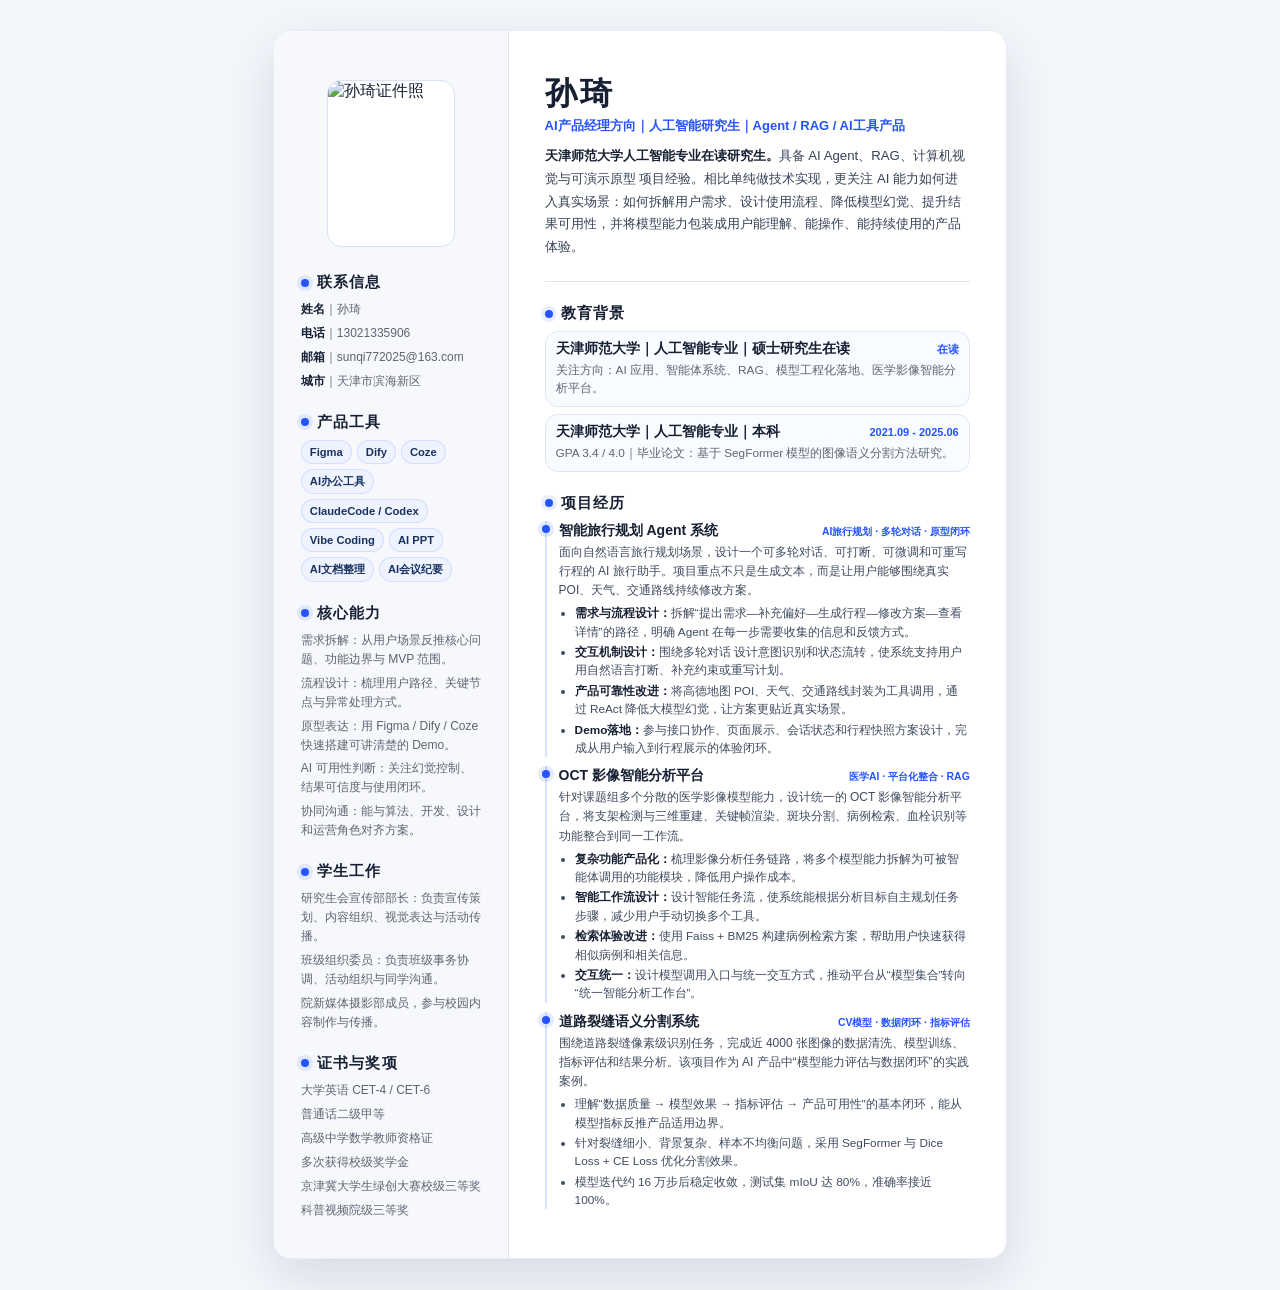
==== docs/孙琦-AI产品经理简历.html @ 518cde0b "Organize resume files and update README - Move all resume documents to docs/ folder - Move all image" ====
<!doctype html>
<html lang="zh-CN">
    <head>
        <meta charset="utf-8" />
        <meta name="viewport" content="width=device-width, initial-scale=1" />
        <title>孙琦｜AI产品经理简历</title>
        <style>
            :root {
                --ink: #172033;
                --muted: #5d6573;
                --line: #dfe6f1;
                --blue: #2454ff;
                --soft: #f6f8fc;
                --chip: #eef3ff;
            }
            * {
                box-sizing: border-box;
            }
            body {
                margin: 0;
                background: #f3f6fb;
                color: var(--ink);
                font-family:
                    Arial, "Microsoft YaHei", "PingFang SC", sans-serif;
            }
            .page {
                width: 210mm;
                min-height: 297mm;
                margin: 0 auto;
                padding: 8mm;
                background: #f3f6fb;
            }
            .sheet {
                min-height: 281mm;
                background: #fff;
                border: 1px solid #e7edf6;
                border-radius: 18px;
                overflow: hidden;
                box-shadow: 0 18px 52px rgba(20, 32, 51, 0.12);
                display: grid;
                grid-template-columns: 62mm 1fr;
            }
            aside {
                background: var(--soft);
                border-right: 1px solid var(--line);
                padding: 13mm 7mm 9mm;
            }
            main {
                padding: 12mm 9.5mm 9mm;
            }
            .photo {
                width: 34mm;
                height: 44mm;
                display: block;
                object-fit: cover;
                object-position: center top;
                border-radius: 14px;
                margin: 0 auto 7mm;
                border: 1px solid #d7e2f4;
                background: #fff;
            }
            h1 {
                font-size: 32px;
                margin: 0;
                letter-spacing: 0.12em;
                line-height: 1.05;
            }
            .role {
                margin: 7px 0 0;
                color: var(--blue);
                font-size: 13px;
                font-weight: 900;
            }
            .summary {
                margin: 10px 0 0;
                color: #364155;
                font-size: 13.2px;
                line-height: 1.72;
            }
            .summary b {
                color: var(--ink);
            }
            .section {
                margin-top: 5.8mm;
            }
            .section-title {
                display: flex;
                align-items: center;
                gap: 8px;
                margin: 0 0 8px;
                font-size: 14.6px;
                font-weight: 900;
                letter-spacing: 0.08em;
            }
            .section-title:before {
                content: "";
                width: 8px;
                height: 8px;
                border-radius: 50%;
                background: var(--blue);
                box-shadow: 0 0 0 4px rgba(36, 84, 255, 0.1);
            }
            .contact,
            .plain {
                list-style: none;
                margin: 0;
                padding: 0;
            }
            .contact li,
            .plain li {
                font-size: 12px;
                color: var(--muted);
                line-height: 1.58;
                margin: 0 0 5px;
            }
            .contact strong {
                color: var(--ink);
            }
            .chips {
                display: flex;
                flex-wrap: wrap;
                gap: 5px;
            }
            .chip {
                display: inline-flex;
                align-items: center;
                padding: 4px 8px;
                min-height: 24px;
                border-radius: 999px;
                background: var(--chip);
                border: 1px solid rgba(36, 84, 255, 0.14);
                font-size: 11.2px;
                font-weight: 800;
                color: #18315f;
            }
            .hero {
                padding-bottom: 6mm;
                border-bottom: 1px solid var(--line);
            }
            .edu {
                padding: 8px 10px;
                border-radius: 13px;
                border: 1px solid var(--line);
                background: #f8fbff;
                margin-bottom: 7px;
            }
            .edu-head {
                display: flex;
                justify-content: space-between;
                gap: 8px;
                align-items: baseline;
            }
            .edu h3 {
                margin: 0 0 4px;
                font-size: 13.5px;
            }
            .edu p {
                margin: 0;
                color: var(--muted);
                font-size: 11.8px;
                line-height: 1.52;
            }
            .time {
                color: var(--blue);
                font-size: 11px;
                font-weight: 900;
                white-space: nowrap;
            }
            .project {
                position: relative;
                border-left: 2px solid #d9e4ff;
                padding-left: 12px;
                margin: 0 0 9px;
            }
            .project:before {
                content: "";
                position: absolute;
                left: -5px;
                top: 4px;
                width: 8px;
                height: 8px;
                border-radius: 50%;
                background: var(--blue);
                box-shadow: 0 0 0 4px rgba(36, 84, 255, 0.12);
            }
            .project-head {
                display: flex;
                justify-content: space-between;
                gap: 8px;
                align-items: baseline;
                margin-bottom: 3px;
            }
            .project h3 {
                font-size: 14px;
                margin: 0;
                line-height: 1.34;
            }
            .stack {
                font-size: 10.4px;
                color: var(--blue);
                font-weight: 900;
                white-space: nowrap;
            }
            .project p {
                margin: 0 0 4px;
                color: #3f4b5f;
                font-size: 12px;
                line-height: 1.6;
            }
            .project ul {
                margin: 3px 0 0;
                padding-left: 16px;
                color: #3f4b5f;
                font-size: 11.8px;
                line-height: 1.56;
            }
            .project li {
                margin: 0 0 2px;
            }
            .project b {
                color: var(--ink);
            }

            @page {
                size: A4;
                margin: 0;
            }
            @media print {
                body,
                .page {
                    background: #fff;
                }
                .page {
                    padding: 0;
                }
                .sheet {
                    min-height: 297mm;
                    border-radius: 0;
                    border: 0;
                    box-shadow: none;
                }
                aside {
                    padding-top: 14mm;
                }
                main {
                    padding-top: 14mm;
                }
                * {
                    print-color-adjust: exact;
                    -webkit-print-color-adjust: exact;
                }
            }
        </style>
    </head>
    <body>
        <div class="page">
            <article class="sheet">
                <aside>
                    <img class="photo" src="./证件照.png" alt="孙琦证件照" />
                    <section class="section">
                        <h2 class="section-title">联系信息</h2>
                        <ul class="contact">
                            <li><strong>姓名</strong>｜孙琦</li>
                            <li><strong>电话</strong>｜13021335906</li>
                            <li><strong>邮箱</strong>｜sunqi772025@163.com</li>
                            <li><strong>城市</strong>｜天津市滨海新区</li>
                        </ul>
                    </section>
                    <section class="section">
                        <h2 class="section-title">产品工具</h2>
                        <div class="chips">
                            <span class="chip">Figma</span
                            ><span class="chip">Dify</span
                            ><span class="chip">Coze</span
                            ><span class="chip">AI办公工具</span
                            ><span class="chip">ClaudeCode / Codex</span
                            ><span class="chip">Vibe Coding</span
                            ><span class="chip">AI PPT</span
                            ><span class="chip">AI文档整理</span
                            ><span class="chip">AI会议纪要</span>
                        </div>
                    </section>
                    <section class="section">
                        <h2 class="section-title">核心能力</h2>
                        <ul class="plain">
                            <li>
                                需求拆解：从用户场景反推核心问题、功能边界与 MVP
                                范围。
                            </li>
                            <li>
                                流程设计：梳理用户路径、关键节点与异常处理方式。
                            </li>
                            <li>
                                原型表达：用 Figma / Dify / Coze
                                快速搭建可讲清楚的 Demo。
                            </li>
                            <li>
                                AI
                                可用性判断：关注幻觉控制、结果可信度与使用闭环。
                            </li>
                            <li>
                                协同沟通：能与算法、开发、设计和运营角色对齐方案。
                            </li>
                        </ul>
                    </section>
                    <section class="section">
                        <h2 class="section-title">学生工作</h2>
                        <ul class="plain">
                            <li>
                                研究生会宣传部部长：负责宣传策划、内容组织、视觉表达与活动传播。
                            </li>
                            <li>
                                班级组织委员：负责班级事务协调、活动组织与同学沟通。
                            </li>
                            <li>
                                院新媒体摄影部成员，参与校园内容制作与传播。
                            </li>
                        </ul>
                    </section>
                    <section class="section">
                        <h2 class="section-title">证书与奖项</h2>
                        <ul class="plain">
                            <li>大学英语 CET-4 / CET-6</li>
                            <li>普通话二级甲等</li>
                            <li>高级中学数学教师资格证</li>
                            <li>多次获得校级奖学金</li>
                            <li>京津冀大学生绿创大赛校级三等奖</li>
                            <li>科普视频院级三等奖</li>
                        </ul>
                    </section>
                </aside>
                <main>
                    <header class="hero">
                        <h1>孙琦</h1>
                        <p class="role">
                            AI产品经理方向｜人工智能研究生｜Agent / RAG /
                            AI工具产品
                        </p>
                        <p class="summary">
                            <b>天津师范大学人工智能专业在读研究生。</b>具备 AI
                            Agent、RAG、计算机视觉与可演示原型
                            项目经验。相比单纯做技术实现，更关注 AI
                            能力如何进入真实场景：如何拆解用户需求、设计使用流程、降低模型幻觉、提升结果可用性，并将模型能力包装成用户能理解、能操作、能持续使用的产品体验。
                        </p>
                    </header>
                    <section class="section">
                        <h2 class="section-title">教育背景</h2>
                        <div class="edu">
                            <div class="edu-head">
                                <h3>
                                    天津师范大学｜人工智能专业｜硕士研究生在读
                                </h3>
                                <span class="time">在读</span>
                            </div>
                            <p>
                                关注方向：AI
                                应用、智能体系统、RAG、模型工程化落地、医学影像智能分析平台。
                            </p>
                        </div>
                        <div class="edu">
                            <div class="edu-head">
                                <h3>天津师范大学｜人工智能专业｜本科</h3>
                                <span class="time">2021.09 - 2025.06</span>
                            </div>
                            <p>
                                GPA 3.4 / 4.0｜毕业论文：基于 SegFormer
                                模型的图像语义分割方法研究。
                            </p>
                        </div>
                    </section>
                    <section class="section">
                        <h2 class="section-title">项目经历</h2>
                        <article class="project">
                            <div class="project-head">
                                <h3>智能旅行规划 Agent 系统</h3>
                                <span class="stack"
                                    >AI旅行规划 · 多轮对话 · 原型闭环</span
                                >
                            </div>
                            <p>
                                面向自然语言旅行规划场景，设计一个可多轮对话、可打断、可微调和可重写行程的
                                AI
                                旅行助手。项目重点不只是生成文本，而是让用户能够围绕真实
                                POI、天气、交通路线持续修改方案。
                            </p>
                            <ul>
                                <li>
                                    <b>需求与流程设计：</b
                                    >拆解“提出需求—补充偏好—生成行程—修改方案—查看详情”的路径，明确
                                    Agent 在每一步需要收集的信息和反馈方式。
                                </li>
                                <li>
                                    <b>交互机制设计：</b>围绕多轮对话
                                    设计意图识别和状态流转，使系统支持用户用自然语言打断、补充约束或重写计划。
                                </li>
                                <li>
                                    <b>产品可靠性改进：</b>将高德地图
                                    POI、天气、交通路线封装为工具调用，通过
                                    ReAct 降低大模型幻觉，让方案更贴近真实场景。
                                </li>
                                <li>
                                    <b>Demo落地：</b
                                    >参与接口协作、页面展示、会话状态和行程快照方案设计，完成从用户输入到行程展示的体验闭环。
                                </li>
                            </ul>
                        </article>
                        <article class="project">
                            <div class="project-head">
                                <h3>OCT 影像智能分析平台</h3>
                                <span class="stack"
                                    >医学AI · 平台化整合 · RAG</span
                                >
                            </div>
                            <p>
                                针对课题组多个分散的医学影像模型能力，设计统一的
                                OCT
                                影像智能分析平台，将支架检测与三维重建、关键帧渲染、斑块分割、病例检索、血栓识别等功能整合到同一工作流。
                            </p>
                            <ul>
                                <li>
                                    <b>复杂功能产品化：</b
                                    >梳理影像分析任务链路，将多个模型能力拆解为可被智能体调用的功能模块，降低用户操作成本。
                                </li>
                                <li>
                                    <b>智能工作流设计：</b
                                    >设计智能任务流，使系统能根据分析目标自主规划任务步骤，减少用户手动切换多个工具。
                                </li>
                                <li>
                                    <b>检索体验改进：</b>使用 Faiss + BM25
                                    构建病例检索方案，帮助用户快速获得相似病例和相关信息。
                                </li>
                                <li>
                                    <b>交互统一：</b
                                    >设计模型调用入口与统一交互方式，推动平台从“模型集合”转向“统一智能分析工作台”。
                                </li>
                            </ul>
                        </article>
                        <article class="project">
                            <div class="project-head">
                                <h3>道路裂缝语义分割系统</h3>
                                <span class="stack"
                                    >CV模型 · 数据闭环 · 指标评估</span
                                >
                            </div>
                            <p>
                                围绕道路裂缝像素级识别任务，完成近 4000
                                张图像的数据清洗、模型训练、指标评估和结果分析。该项目作为
                                AI 产品中“模型能力评估与数据闭环”的实践案例。
                            </p>
                            <ul>
                                <li>
                                    理解“数据质量 → 模型效果 → 指标评估 →
                                    产品可用性”的基本闭环，能从模型指标反推产品适用边界。
                                </li>
                                <li>
                                    针对裂缝细小、背景复杂、样本不均衡问题，采用
                                    SegFormer 与 Dice Loss + CE Loss
                                    优化分割效果。
                                </li>
                                <li>
                                    模型迭代约 16 万步后稳定收敛，测试集 mIoU 达
                                    80%，准确率接近 100%。
                                </li>
                            </ul>
                        </article>
                    </section>
                </main>
            </article>
        </div>
    </body>
</html>
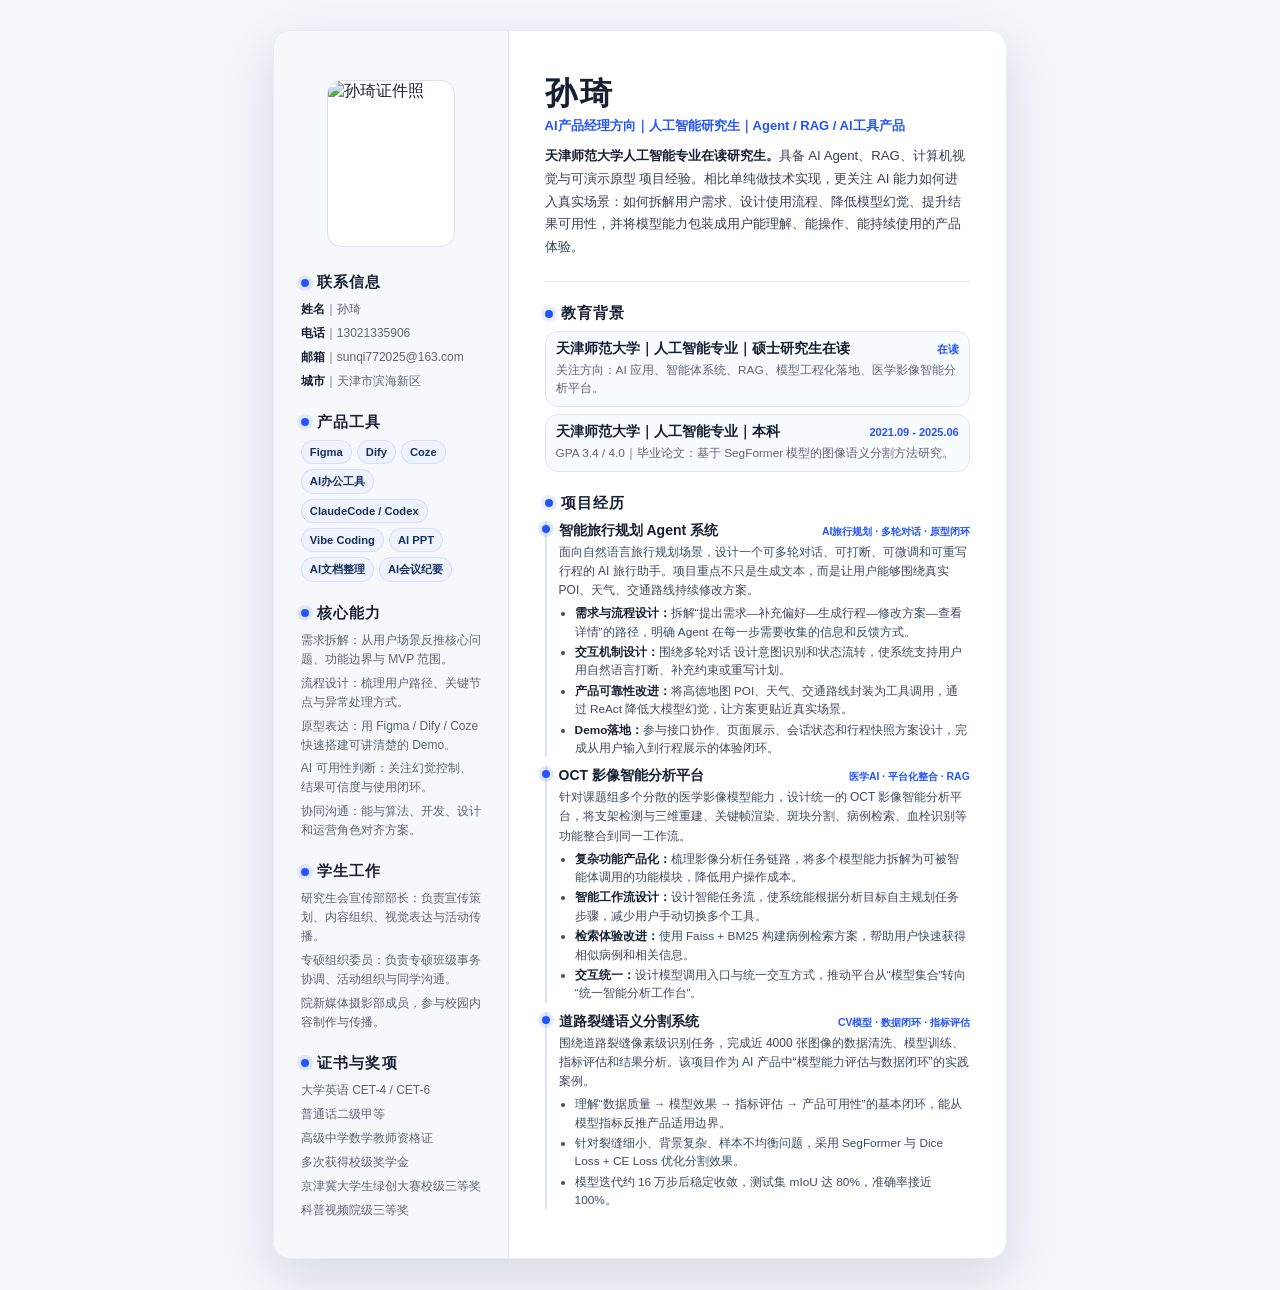
==== commit 4de02565: "生成多个版本pdf简历" ====
--- a/docs/孙琦-AI产品经理简历.html
+++ b/docs/孙琦-AI产品经理简历.html
@@ -310,7 +310,7 @@
                                 研究生会宣传部部长：负责宣传策划、内容组织、视觉表达与活动传播。
                             </li>
                             <li>
-                                班级组织委员：负责班级事务协调、活动组织与同学沟通。
+                                专硕组织委员：负责专硕班级事务协调、活动组织与同学沟通。
                             </li>
                             <li>
                                 院新媒体摄影部成员，参与校园内容制作与传播。
